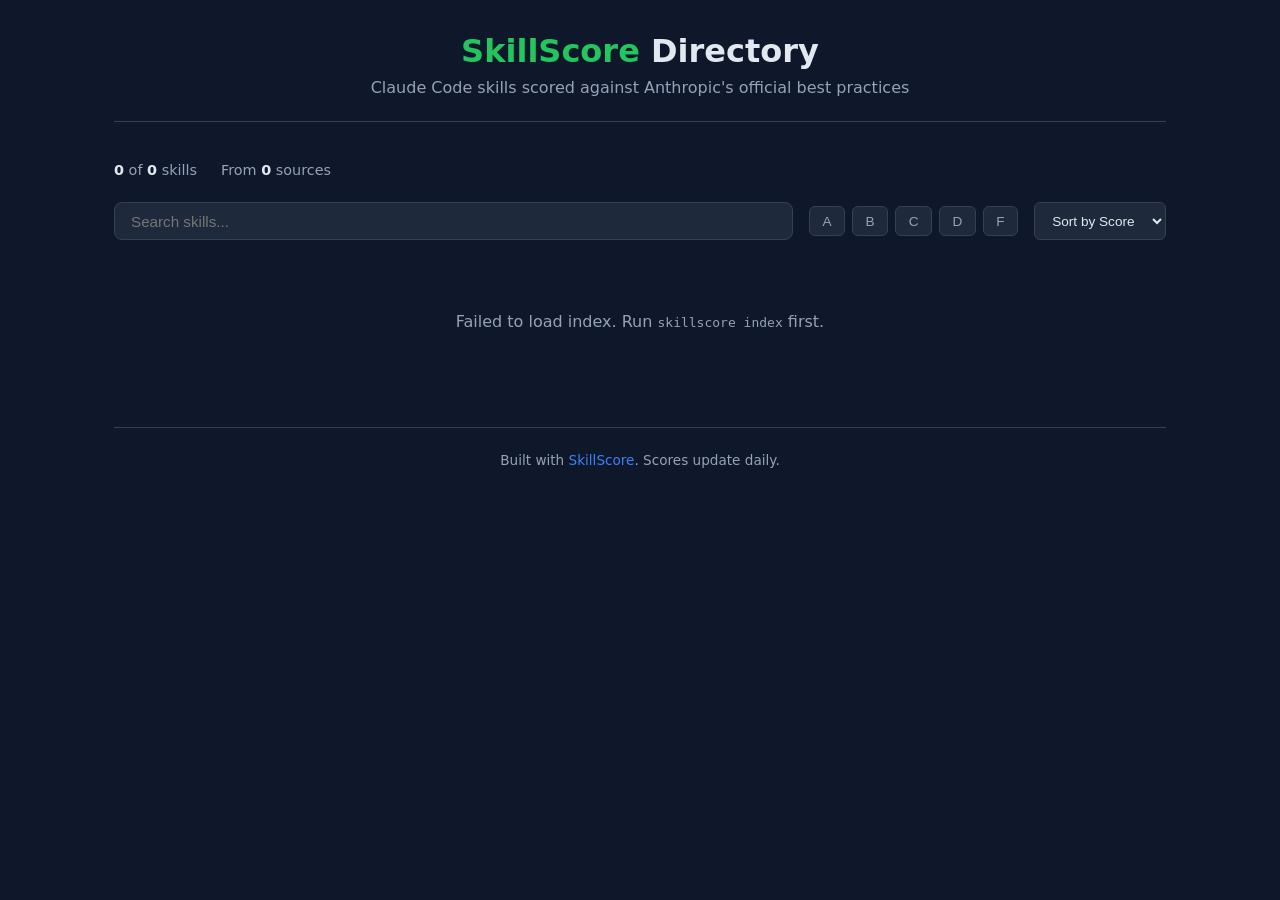
==== web/index.html @ ba88e5ac "feat: web directory, indexer, GitHub Actions, e2e tests Indexer crawls curated GitHub repos (anthrop" ====
<!DOCTYPE html>
<html lang="en">
<head>
  <meta charset="utf-8">
  <meta name="viewport" content="width=device-width, initial-scale=1">
  <title>SkillScore - Claude Code Skills Directory</title>
  <link rel="stylesheet" href="style.css">
</head>
<body>
  <div class="container">
    <header>
      <h1><span>SkillScore</span> Directory</h1>
      <p>Claude Code skills scored against Anthropic's official best practices</p>
    </header>

    <div class="stats">
      <span><strong id="showing-count">0</strong> of <strong id="total-count">0</strong> skills</span>
      <span>From <strong id="source-count">0</strong> sources</span>
    </div>

    <div class="controls">
      <input type="text" id="search" class="search" placeholder="Search skills..." oninput="applyFilters()">
      <div class="filter-group">
        <button class="filter-btn" onclick="setGradeFilter('A', this)">A</button>
        <button class="filter-btn" onclick="setGradeFilter('B', this)">B</button>
        <button class="filter-btn" onclick="setGradeFilter('C', this)">C</button>
        <button class="filter-btn" onclick="setGradeFilter('D', this)">D</button>
        <button class="filter-btn" onclick="setGradeFilter('F', this)">F</button>
      </div>
      <select class="sort-select" onchange="setSort(this.value)">
        <option value="score">Sort by Score</option>
        <option value="name">Sort by Name</option>
        <option value="repo">Sort by Repo</option>
      </select>
    </div>

    <div id="skill-list" class="skill-list">
      <div class="empty-state">Loading...</div>
    </div>

    <footer>
      <p>Built with <a href="https://github.com/jtsilverman/skillscore">SkillScore</a>. Scores update daily.</p>
    </footer>
  </div>
  <script src="app.js"></script>
</body>
</html>
---- web/style.css ----
* { margin: 0; padding: 0; box-sizing: border-box; }

:root {
  --bg: #0f172a;
  --surface: #1e293b;
  --border: #334155;
  --text: #e2e8f0;
  --text-dim: #94a3b8;
  --green: #22c55e;
  --light-green: #86efac;
  --yellow: #facc15;
  --orange: #f97316;
  --red: #ef4444;
  --blue: #3b82f6;
}

body {
  font-family: -apple-system, BlinkMacSystemFont, 'Segoe UI', system-ui, sans-serif;
  background: var(--bg);
  color: var(--text);
  min-height: 100vh;
}

.container { max-width: 1100px; margin: 0 auto; padding: 2rem 1.5rem; }

header {
  text-align: center;
  margin-bottom: 2.5rem;
  padding-bottom: 1.5rem;
  border-bottom: 1px solid var(--border);
}

header h1 { font-size: 2rem; margin-bottom: 0.5rem; }
header h1 span { color: var(--green); }
header p { color: var(--text-dim); font-size: 1rem; }

.controls {
  display: flex;
  gap: 1rem;
  margin-bottom: 1.5rem;
  flex-wrap: wrap;
}

.search {
  flex: 1;
  min-width: 200px;
  padding: 0.6rem 1rem;
  background: var(--surface);
  border: 1px solid var(--border);
  border-radius: 8px;
  color: var(--text);
  font-size: 0.95rem;
  outline: none;
}

.search:focus { border-color: var(--blue); }

.filter-group { display: flex; gap: 0.4rem; align-items: center; }

.filter-btn {
  padding: 0.4rem 0.8rem;
  background: var(--surface);
  border: 1px solid var(--border);
  border-radius: 6px;
  color: var(--text-dim);
  cursor: pointer;
  font-size: 0.85rem;
  transition: all 0.15s;
}

.filter-btn:hover { border-color: var(--text-dim); color: var(--text); }
.filter-btn.active { border-color: var(--blue); color: var(--blue); background: rgba(59,130,246,0.1); }

.sort-select {
  padding: 0.5rem 0.8rem;
  background: var(--surface);
  border: 1px solid var(--border);
  border-radius: 6px;
  color: var(--text);
  font-size: 0.85rem;
  cursor: pointer;
}

.stats {
  display: flex;
  gap: 1.5rem;
  margin-bottom: 1.5rem;
  color: var(--text-dim);
  font-size: 0.9rem;
}

.stats strong { color: var(--text); }

.skill-list { display: flex; flex-direction: column; gap: 0.6rem; }

.skill-card {
  background: var(--surface);
  border: 1px solid var(--border);
  border-radius: 10px;
  padding: 1rem 1.2rem;
  cursor: pointer;
  transition: border-color 0.15s;
}

.skill-card:hover { border-color: var(--text-dim); }

.skill-header {
  display: flex;
  align-items: center;
  gap: 0.8rem;
  margin-bottom: 0.4rem;
}

.grade-badge {
  display: inline-flex;
  align-items: center;
  justify-content: center;
  width: 2.4rem;
  height: 2.4rem;
  border-radius: 8px;
  font-weight: 700;
  font-size: 0.85rem;
  flex-shrink: 0;
}

.grade-A { background: rgba(34,197,94,0.15); color: var(--green); }
.grade-B { background: rgba(134,239,172,0.15); color: var(--light-green); }
.grade-C { background: rgba(250,204,21,0.15); color: var(--yellow); }
.grade-D { background: rgba(249,115,22,0.15); color: var(--orange); }
.grade-F { background: rgba(239,68,68,0.15); color: var(--red); }

.skill-name { font-weight: 600; font-size: 1.05rem; }
.skill-score { color: var(--text-dim); font-size: 0.85rem; margin-left: auto; }
.skill-desc { color: var(--text-dim); font-size: 0.9rem; margin-bottom: 0.5rem; padding-left: 3.2rem; }
.skill-meta { display: flex; gap: 1rem; padding-left: 3.2rem; font-size: 0.8rem; color: var(--text-dim); }
.skill-meta a { color: var(--blue); text-decoration: none; }
.skill-meta a:hover { text-decoration: underline; }

.skill-details {
  display: none;
  margin-top: 0.8rem;
  padding-top: 0.8rem;
  border-top: 1px solid var(--border);
  padding-left: 3.2rem;
}

.skill-card.expanded .skill-details { display: block; }

.dim-row {
  display: flex;
  align-items: center;
  gap: 0.6rem;
  margin-bottom: 0.3rem;
  font-size: 0.85rem;
}

.dim-label { width: 90px; color: var(--text-dim); }

.dim-bar {
  flex: 1;
  height: 6px;
  background: var(--border);
  border-radius: 3px;
  overflow: hidden;
}

.dim-bar-fill { height: 100%; border-radius: 3px; transition: width 0.3s; }

.dim-score { width: 30px; text-align: right; font-size: 0.8rem; }

.empty-state {
  text-align: center;
  padding: 3rem;
  color: var(--text-dim);
}

footer {
  text-align: center;
  margin-top: 3rem;
  padding-top: 1.5rem;
  border-top: 1px solid var(--border);
  color: var(--text-dim);
  font-size: 0.85rem;
}

footer a { color: var(--blue); text-decoration: none; }
footer a:hover { text-decoration: underline; }

@media (max-width: 640px) {
  .controls { flex-direction: column; }
  .skill-desc, .skill-meta, .skill-details { padding-left: 0; }
}
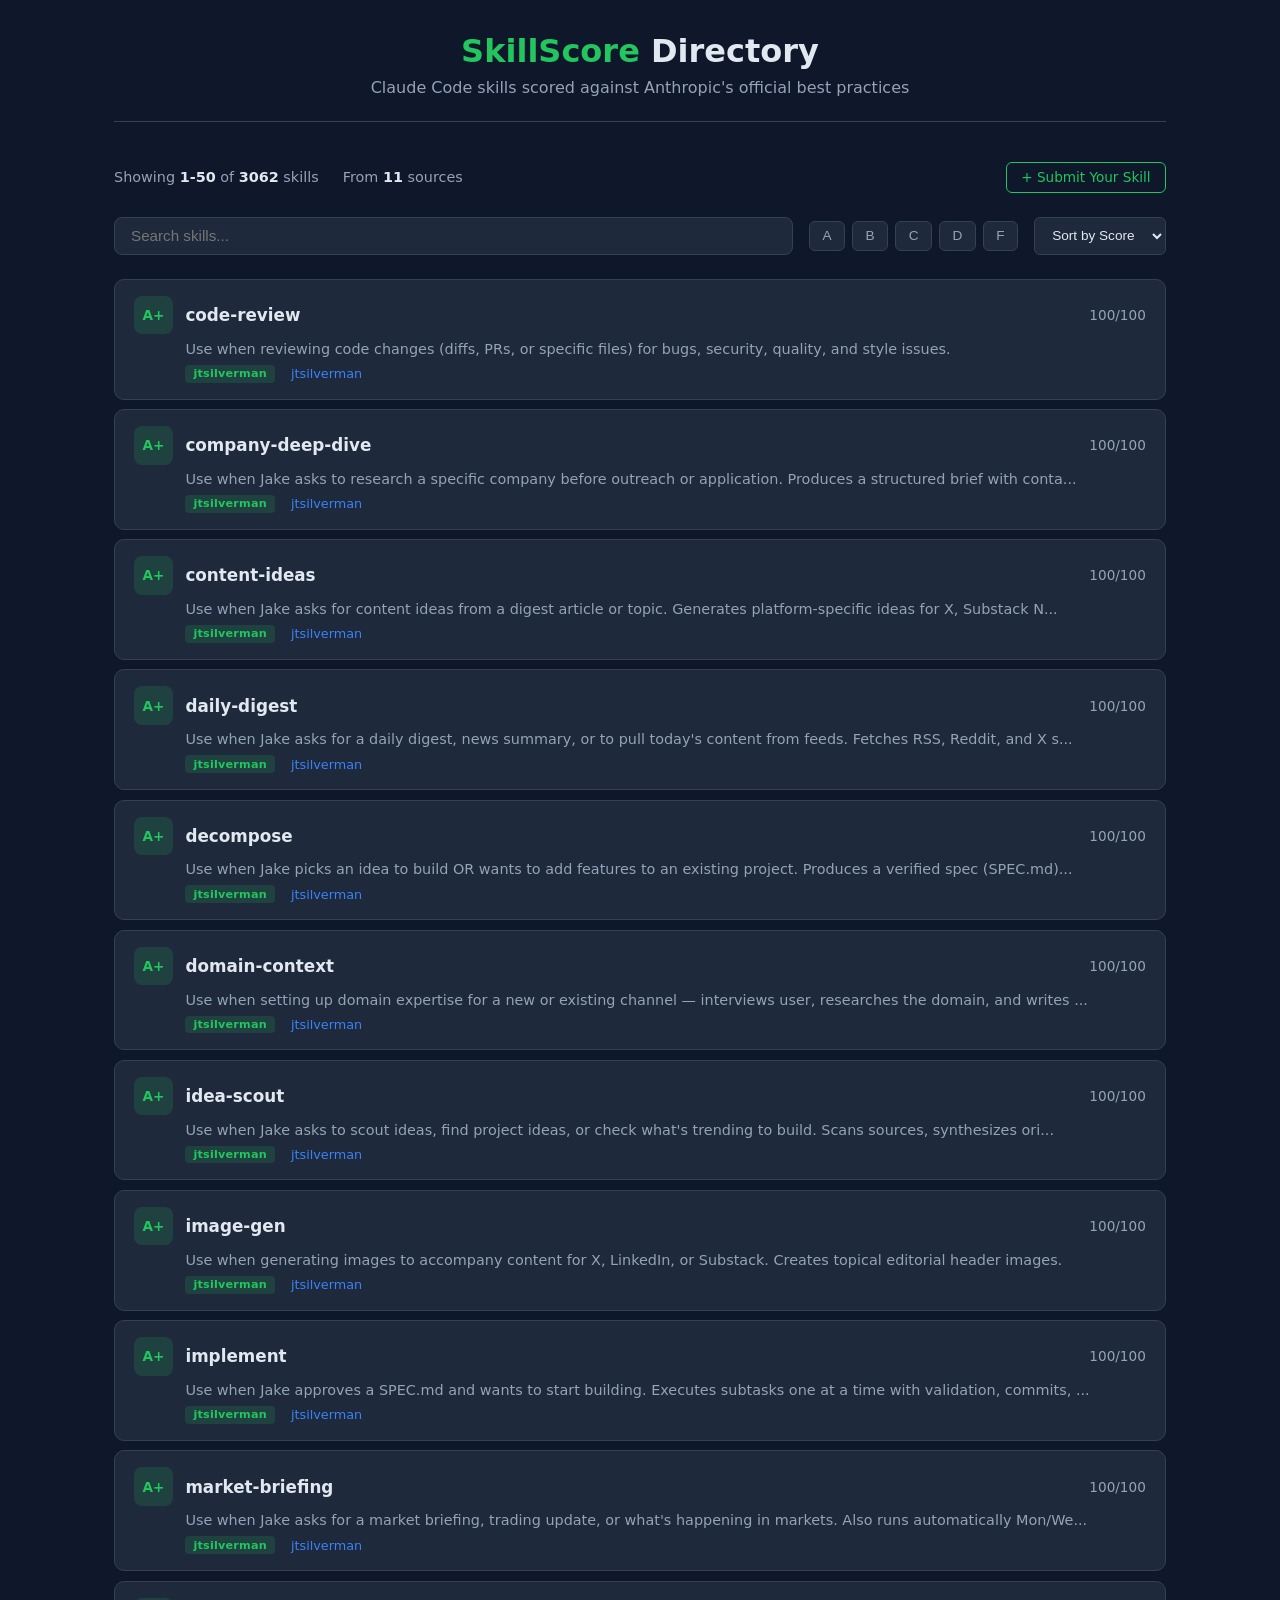
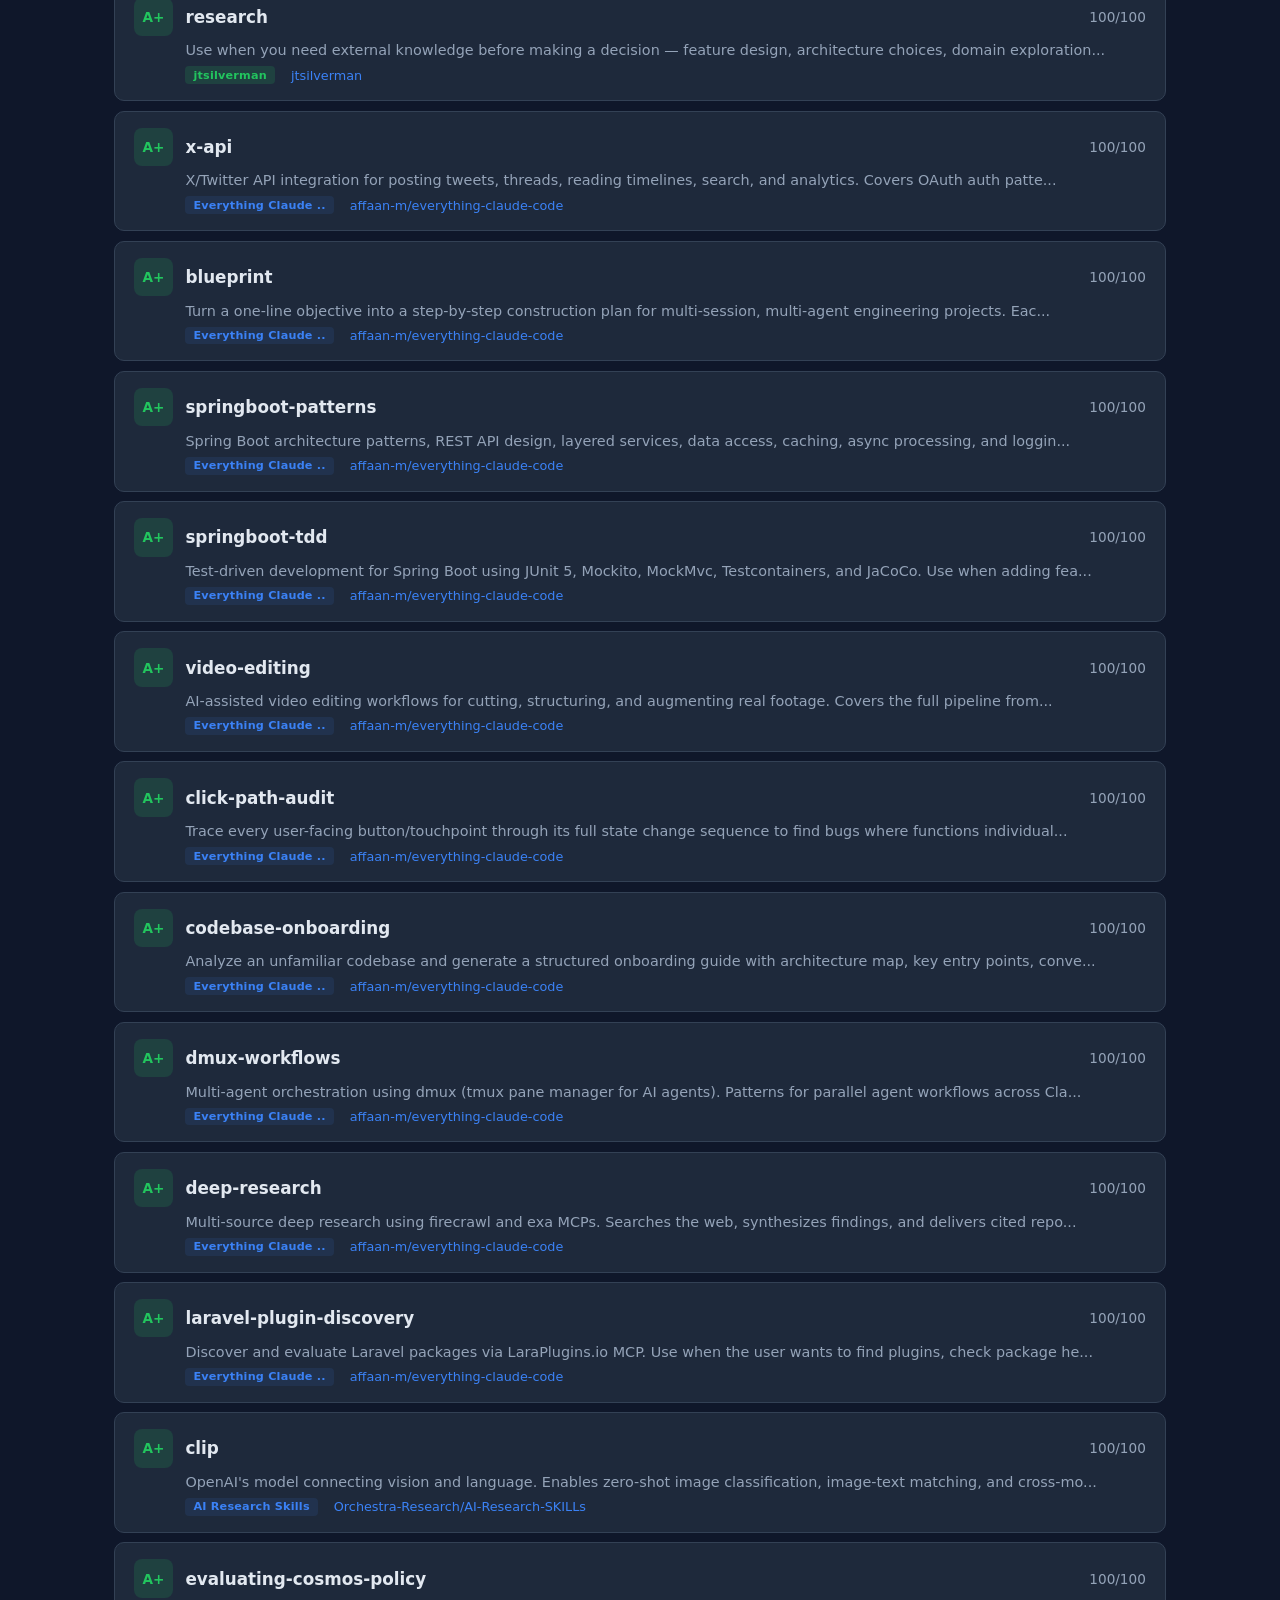
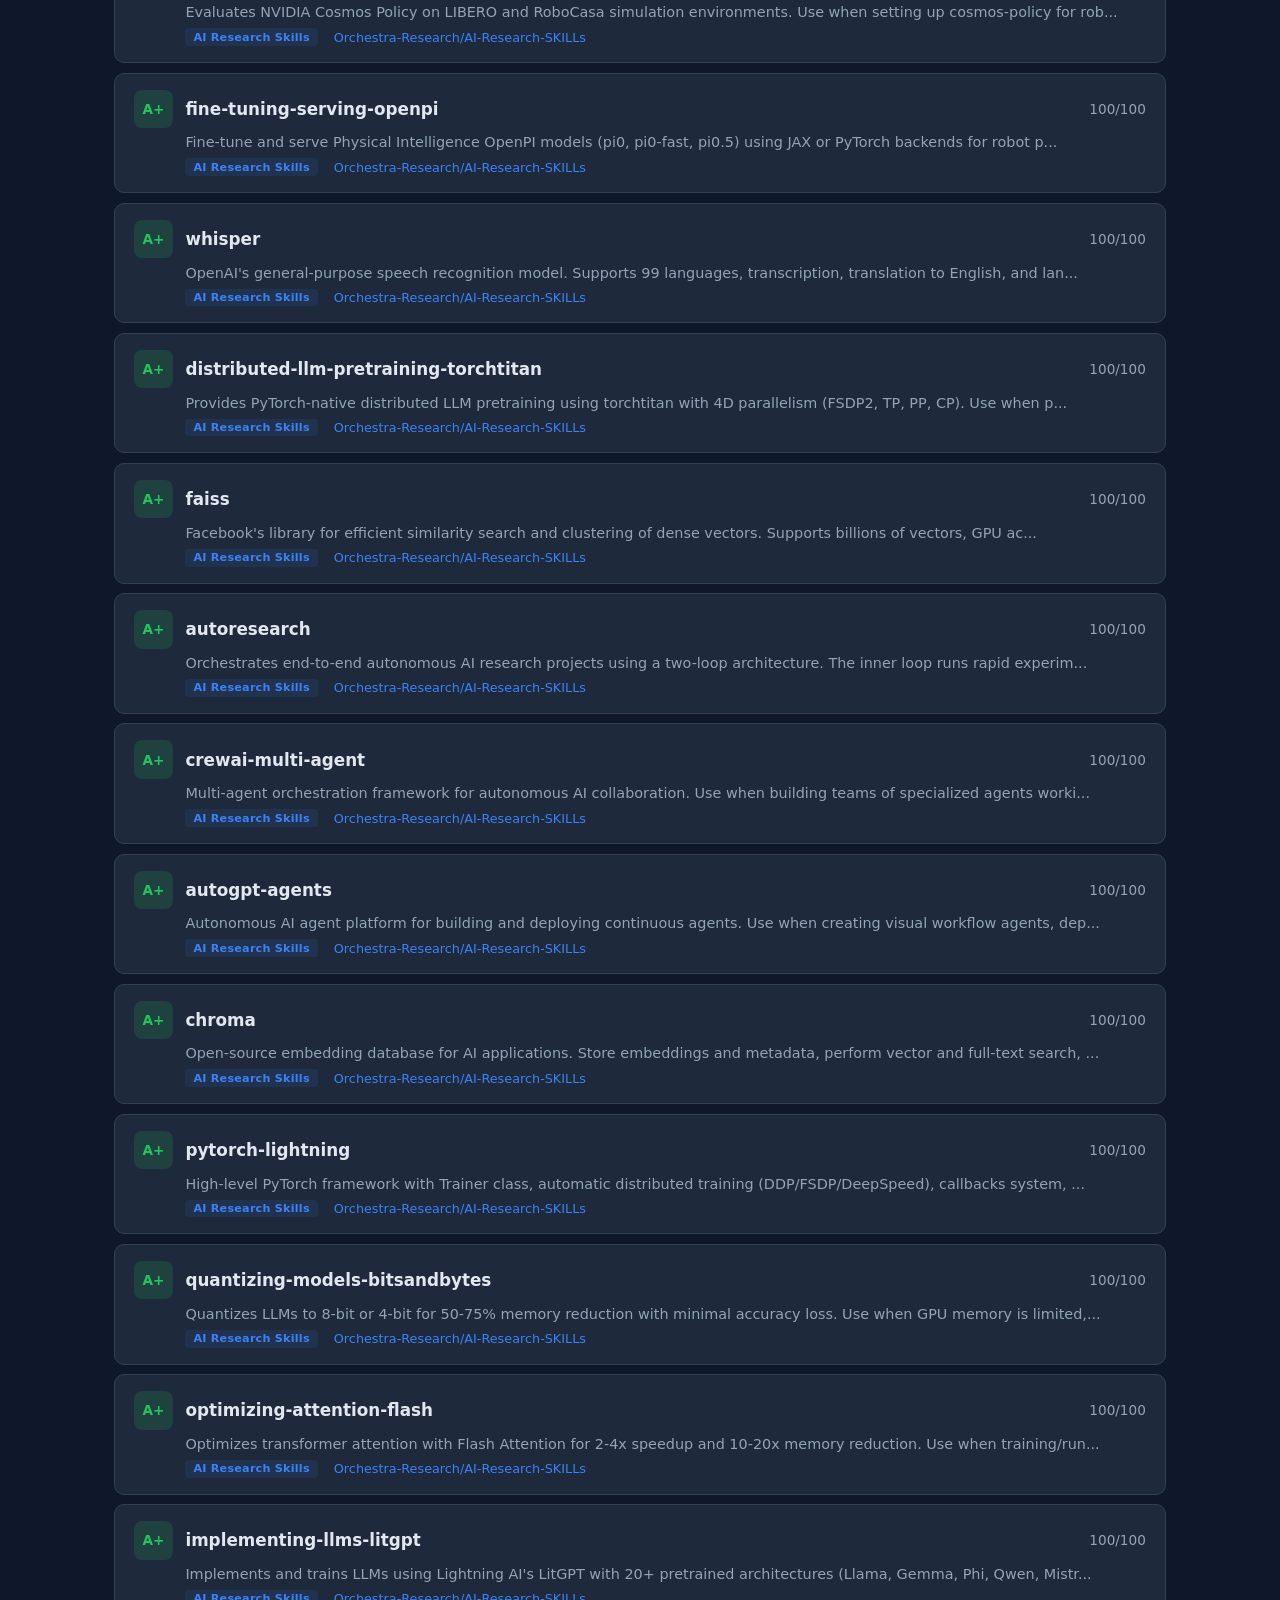
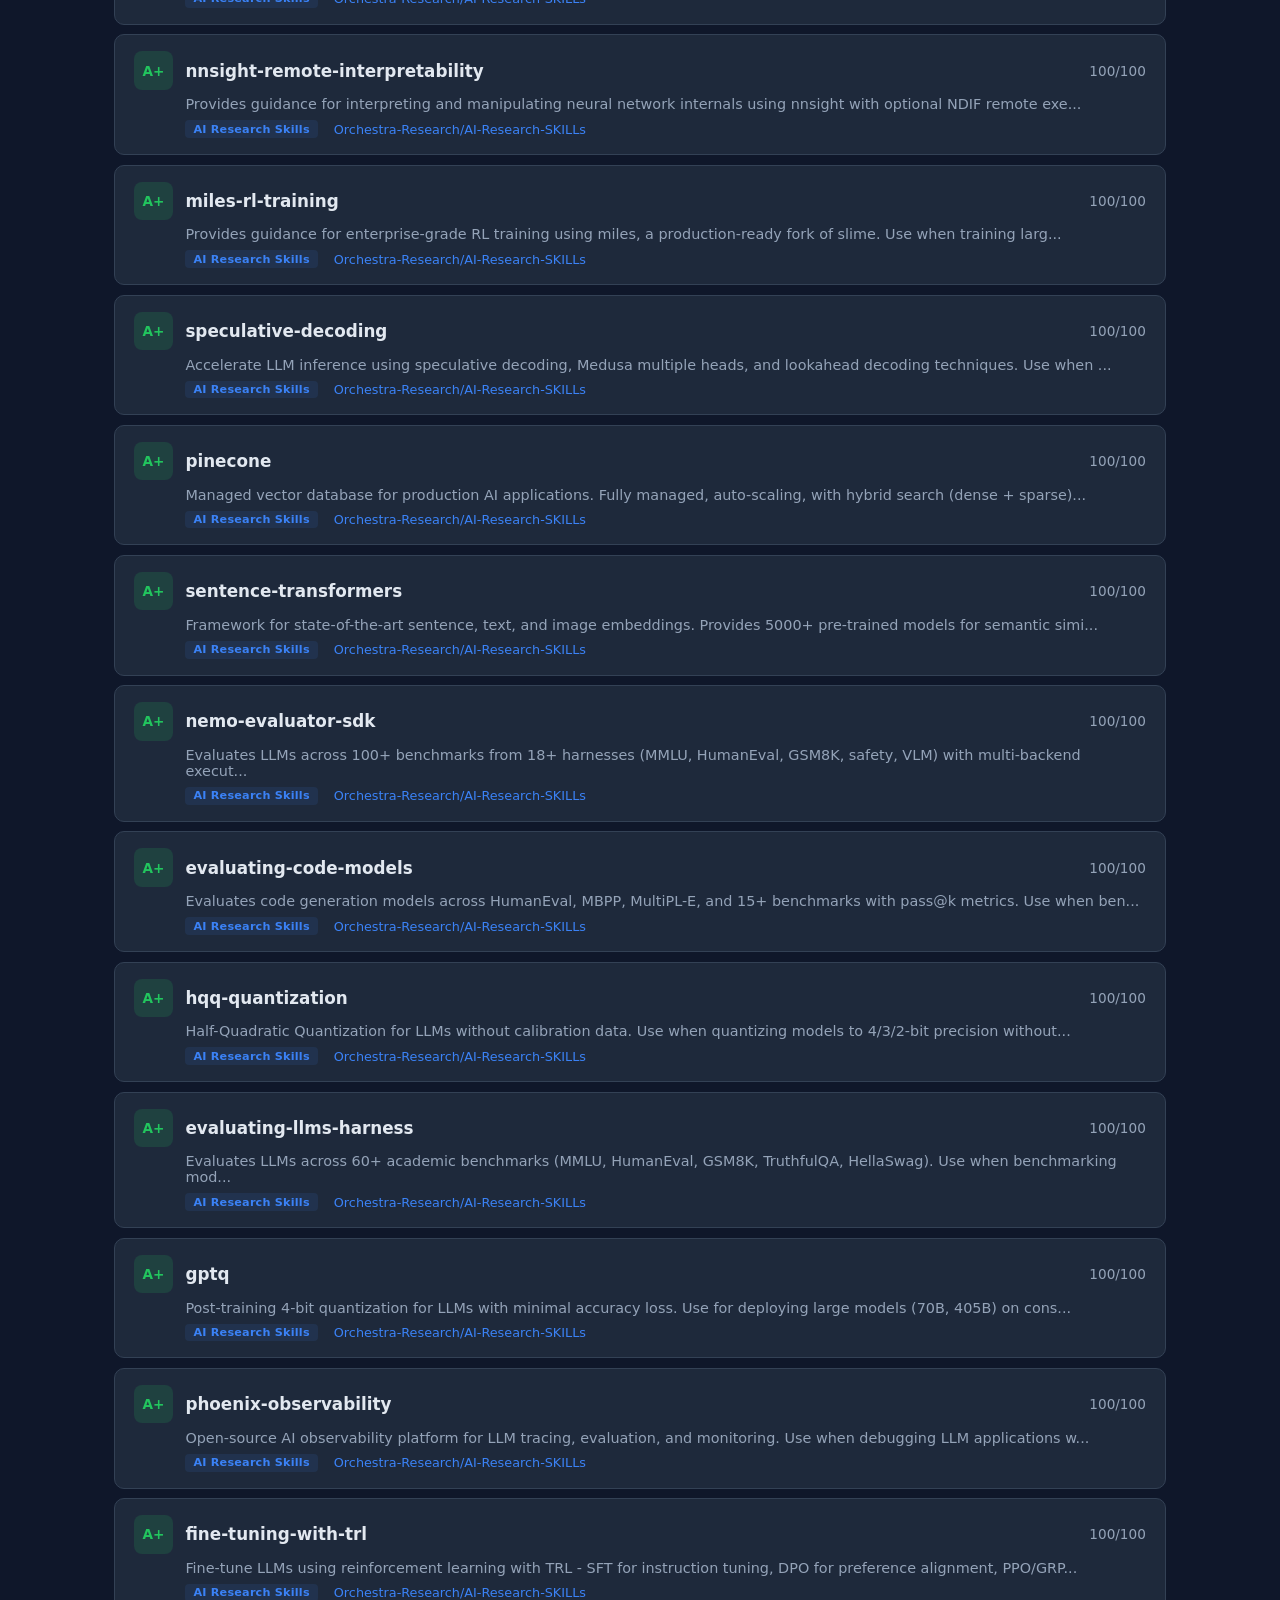
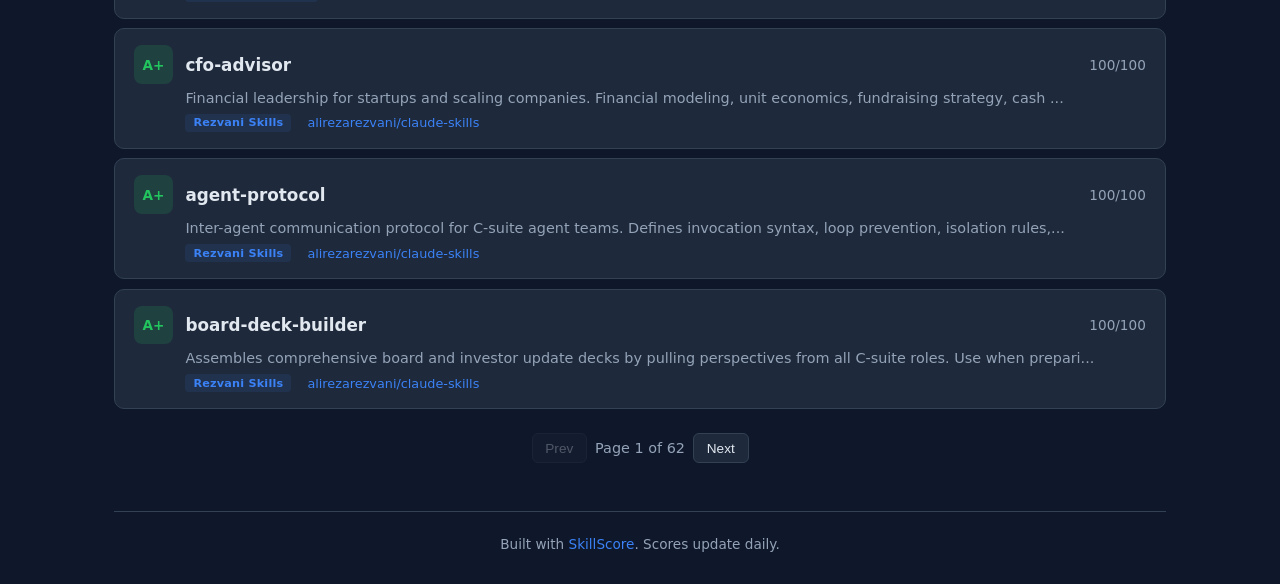
==== commit fa2d1c20: "feat: add submission flow, pagination, source badges, and dedup - GitHub Issue template for skill su" ====
--- a/web/index.html
+++ b/web/index.html
@@ -14,8 +14,9 @@
     </header>
 
     <div class="stats">
-      <span><strong id="showing-count">0</strong> of <strong id="total-count">0</strong> skills</span>
+      <span id="stats-text"><strong id="showing-count">0</strong> of <strong id="total-count">0</strong> skills</span>
       <span>From <strong id="source-count">0</strong> sources</span>
+      <a href="https://github.com/jtsilverman/skillscore/issues/new?template=submit-skill.yml" class="submit-btn" target="_blank">+ Submit Your Skill</a>
     </div>
 
     <div class="controls">
@@ -38,6 +39,8 @@
       <div class="empty-state">Loading...</div>
     </div>
 
+    <div id="pagination" class="pagination"></div>
+
     <footer>
       <p>Built with <a href="https://github.com/jtsilverman/skillscore">SkillScore</a>. Scores update daily.</p>
     </footer>
--- a/web/style.css
+++ b/web/style.css
@@ -87,9 +87,27 @@
   margin-bottom: 1.5rem;
   color: var(--text-dim);
   font-size: 0.9rem;
+  align-items: center;
+  flex-wrap: wrap;
 }
 
 .stats strong { color: var(--text); }
+
+.submit-btn {
+  margin-left: auto;
+  padding: 0.4rem 0.9rem;
+  border: 1px solid var(--green);
+  border-radius: 6px;
+  color: var(--green);
+  text-decoration: none;
+  font-size: 0.85rem;
+  transition: all 0.15s;
+}
+
+.submit-btn:hover {
+  background: rgba(34,197,94,0.1);
+  text-decoration: none;
+}
 
 .skill-list { display: flex; flex-direction: column; gap: 0.6rem; }
 
@@ -132,7 +150,20 @@
 .skill-name { font-weight: 600; font-size: 1.05rem; }
 .skill-score { color: var(--text-dim); font-size: 0.85rem; margin-left: auto; }
 .skill-desc { color: var(--text-dim); font-size: 0.9rem; margin-bottom: 0.5rem; padding-left: 3.2rem; }
-.skill-meta { display: flex; gap: 1rem; padding-left: 3.2rem; font-size: 0.8rem; color: var(--text-dim); }
+.skill-meta { display: flex; gap: 1rem; padding-left: 3.2rem; font-size: 0.8rem; color: var(--text-dim); align-items: center; flex-wrap: wrap; }
+
+.source-badge {
+  display: inline-block;
+  padding: 0.15rem 0.5rem;
+  border-radius: 4px;
+  font-size: 0.7rem;
+  font-weight: 600;
+  letter-spacing: 0.02em;
+}
+
+.source-official { background: rgba(250,204,21,0.15); color: var(--yellow); }
+.source-local { background: rgba(34,197,94,0.15); color: var(--green); }
+.source-community { background: rgba(59,130,246,0.1); color: var(--blue); }
 .skill-meta a { color: var(--blue); text-decoration: none; }
 .skill-meta a:hover { text-decoration: underline; }
 
@@ -174,6 +205,29 @@
   color: var(--text-dim);
 }
 
+.pagination {
+  display: flex;
+  justify-content: center;
+  align-items: center;
+  gap: 0.5rem;
+  margin-top: 1.5rem;
+  font-size: 0.9rem;
+}
+
+.pagination button {
+  padding: 0.4rem 0.8rem;
+  background: var(--surface);
+  border: 1px solid var(--border);
+  border-radius: 6px;
+  color: var(--text);
+  cursor: pointer;
+  font-size: 0.85rem;
+}
+
+.pagination button:hover { border-color: var(--text-dim); }
+.pagination button:disabled { opacity: 0.3; cursor: default; }
+.pagination .page-info { color: var(--text-dim); }
+
 footer {
   text-align: center;
   margin-top: 3rem;
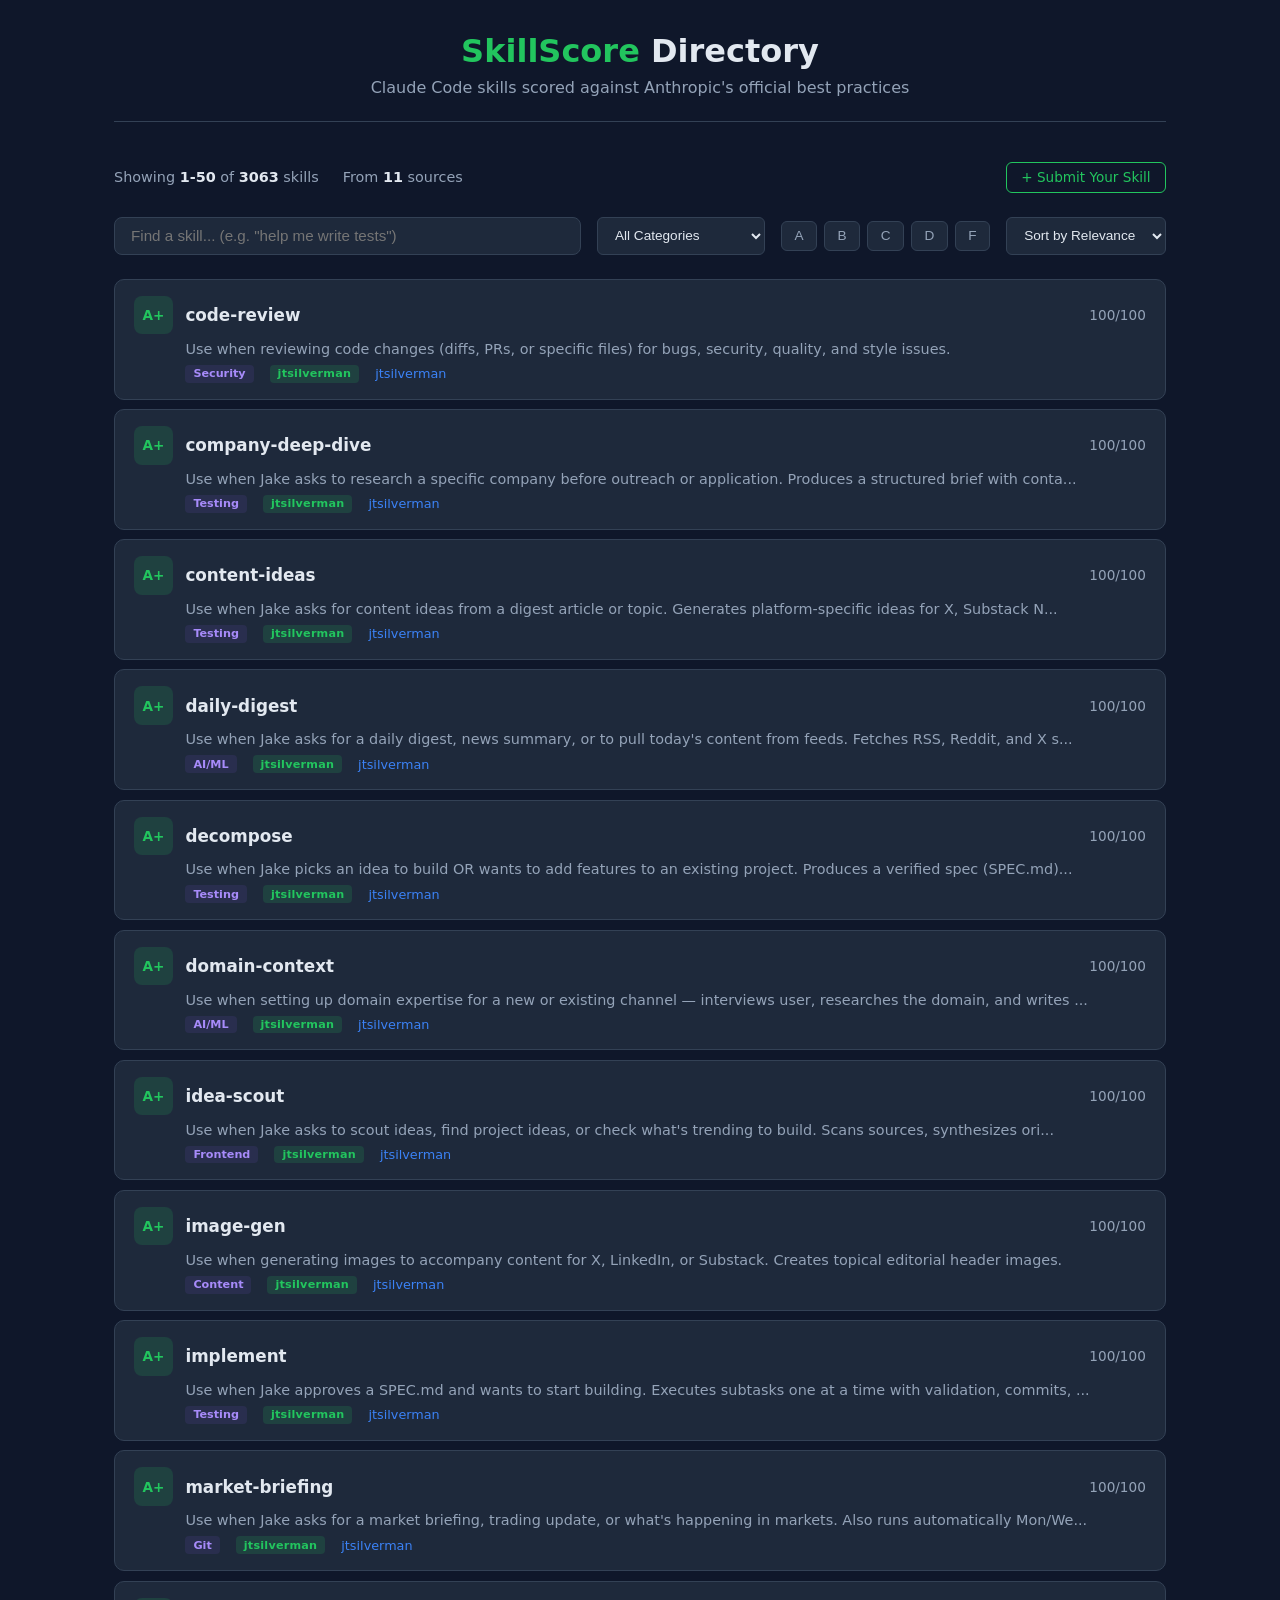
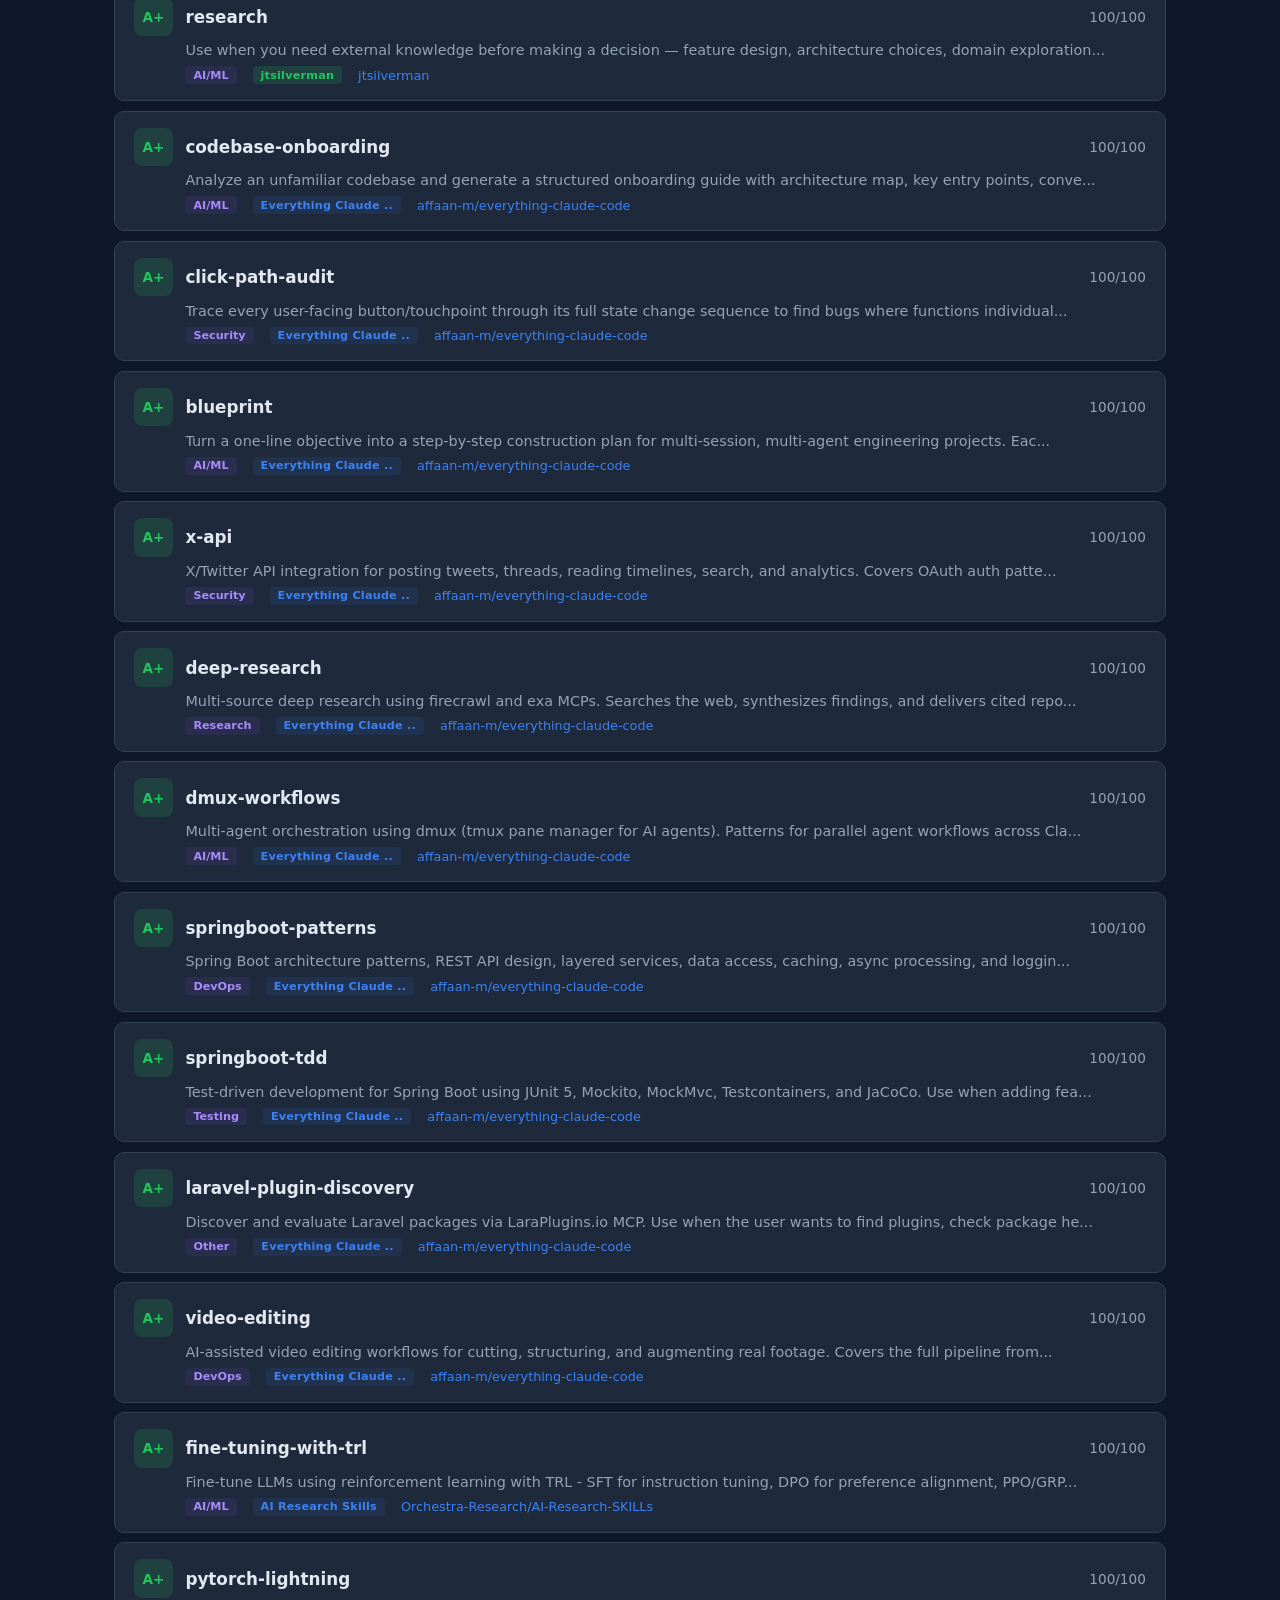
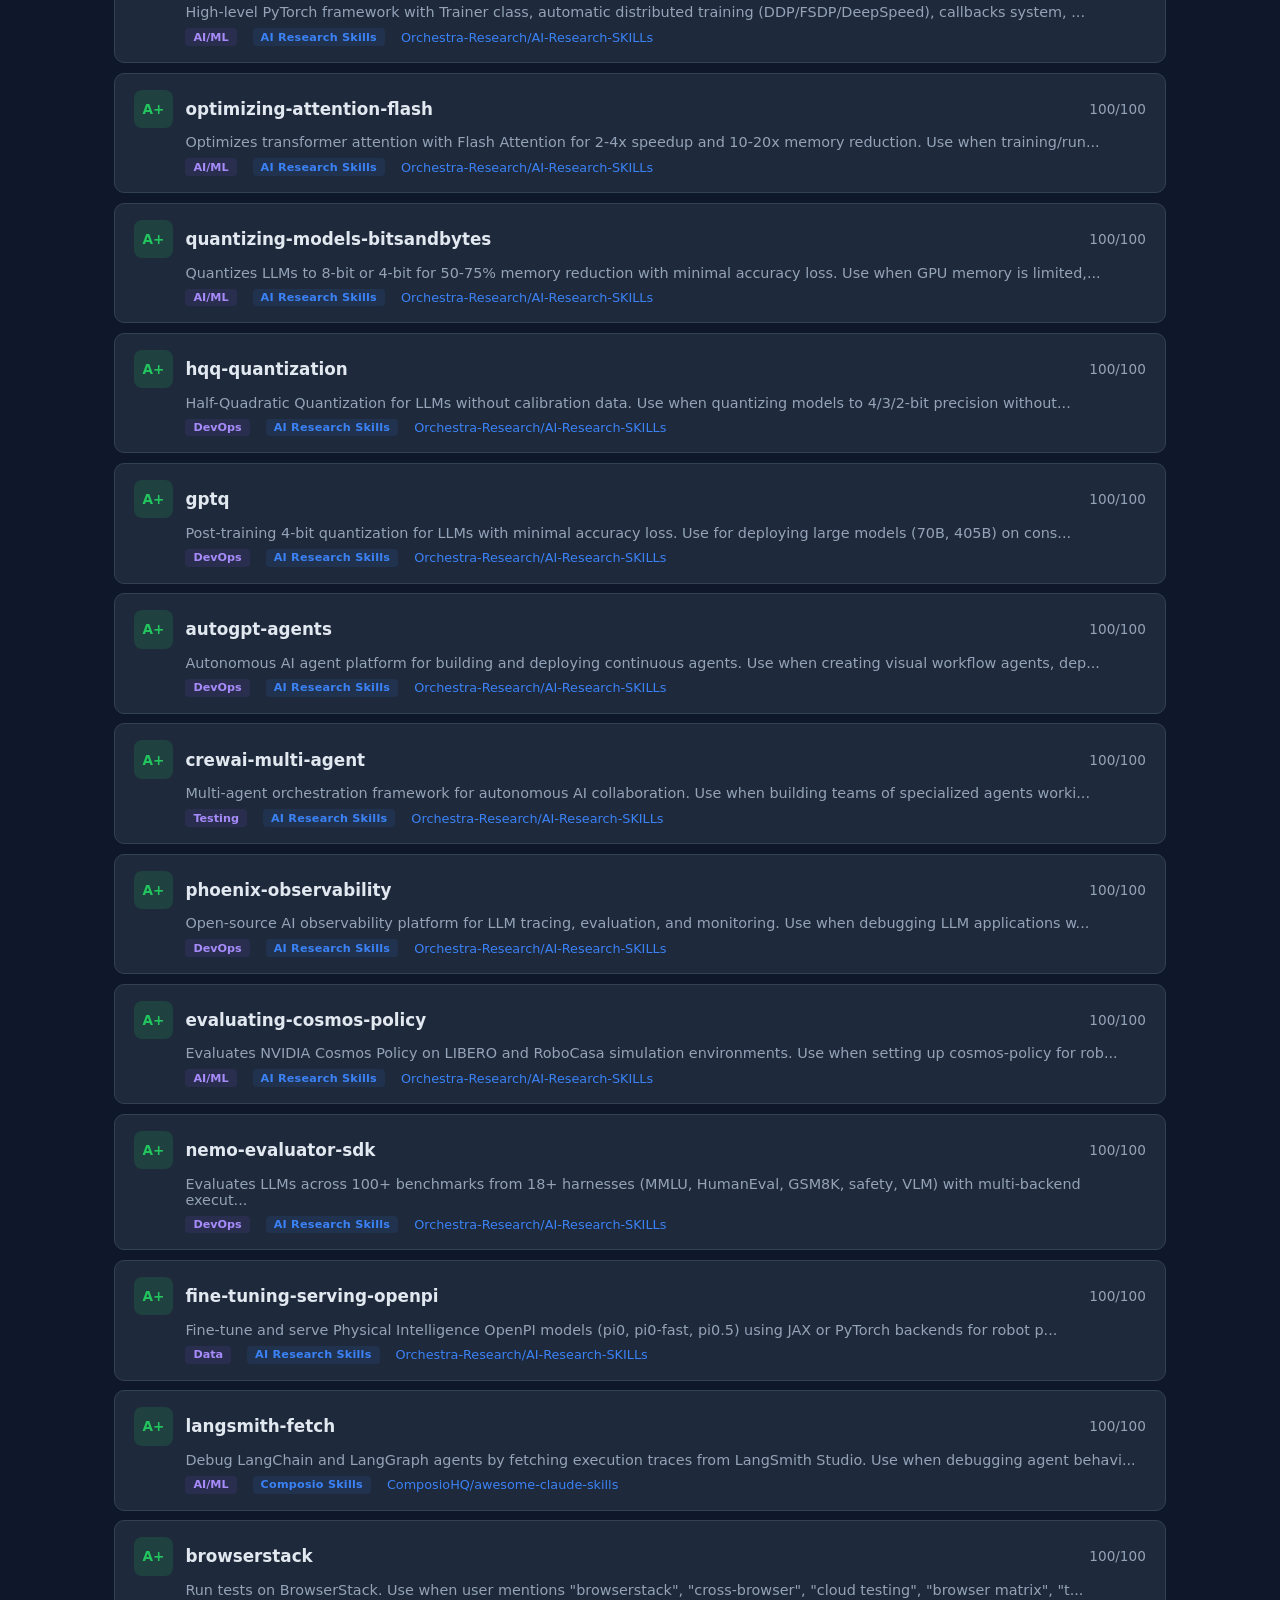
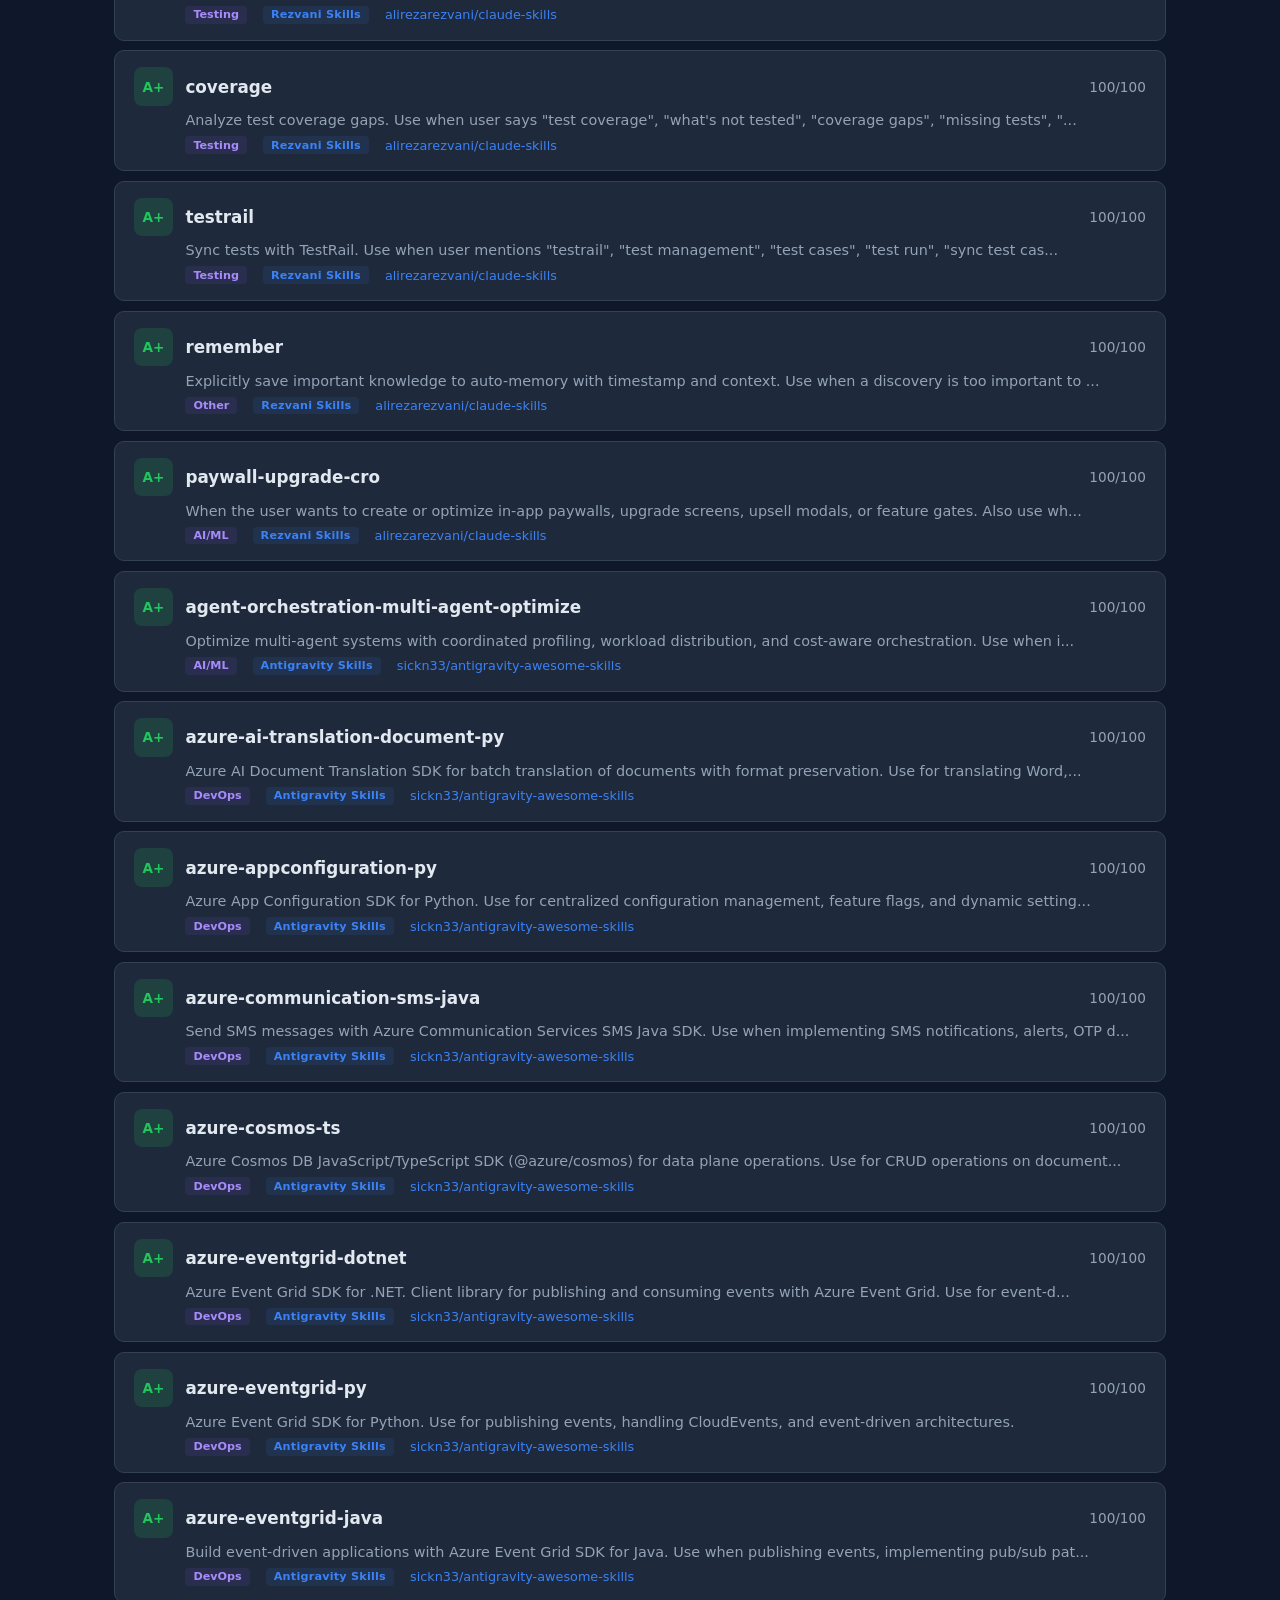
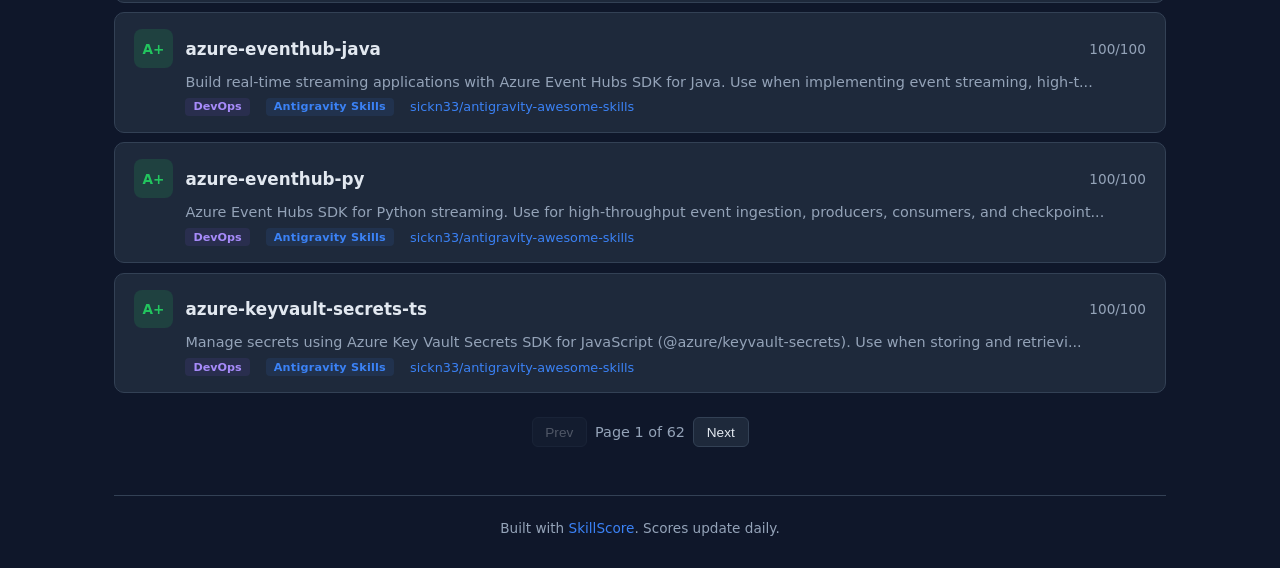
==== commit 14efe438: "feat: BM25 search, auto-categorization, and submit CLI - BM25 relevance-scored search (client-side, " ====
--- a/web/index.html
+++ b/web/index.html
@@ -20,7 +20,10 @@
     </div>
 
     <div class="controls">
-      <input type="text" id="search" class="search" placeholder="Search skills..." oninput="applyFilters()">
+      <input type="text" id="search" class="search" placeholder="Find a skill... (e.g. &quot;help me write tests&quot;)" oninput="applyFilters()">
+      <select id="category-filter" class="sort-select" onchange="applyFilters()">
+        <option value="">All Categories</option>
+      </select>
       <div class="filter-group">
         <button class="filter-btn" onclick="setGradeFilter('A', this)">A</button>
         <button class="filter-btn" onclick="setGradeFilter('B', this)">B</button>
@@ -29,6 +32,7 @@
         <button class="filter-btn" onclick="setGradeFilter('F', this)">F</button>
       </div>
       <select class="sort-select" onchange="setSort(this.value)">
+        <option value="relevance">Sort by Relevance</option>
         <option value="score">Sort by Score</option>
         <option value="name">Sort by Name</option>
         <option value="repo">Sort by Repo</option>
--- a/web/style.css
+++ b/web/style.css
@@ -164,6 +164,16 @@
 .source-official { background: rgba(250,204,21,0.15); color: var(--yellow); }
 .source-local { background: rgba(34,197,94,0.15); color: var(--green); }
 .source-community { background: rgba(59,130,246,0.1); color: var(--blue); }
+
+.category-badge {
+  display: inline-block;
+  padding: 0.15rem 0.5rem;
+  border-radius: 4px;
+  font-size: 0.7rem;
+  font-weight: 600;
+  background: rgba(139,92,246,0.1);
+  color: var(--purple, #a78bfa);
+}
 .skill-meta a { color: var(--blue); text-decoration: none; }
 .skill-meta a:hover { text-decoration: underline; }
 
